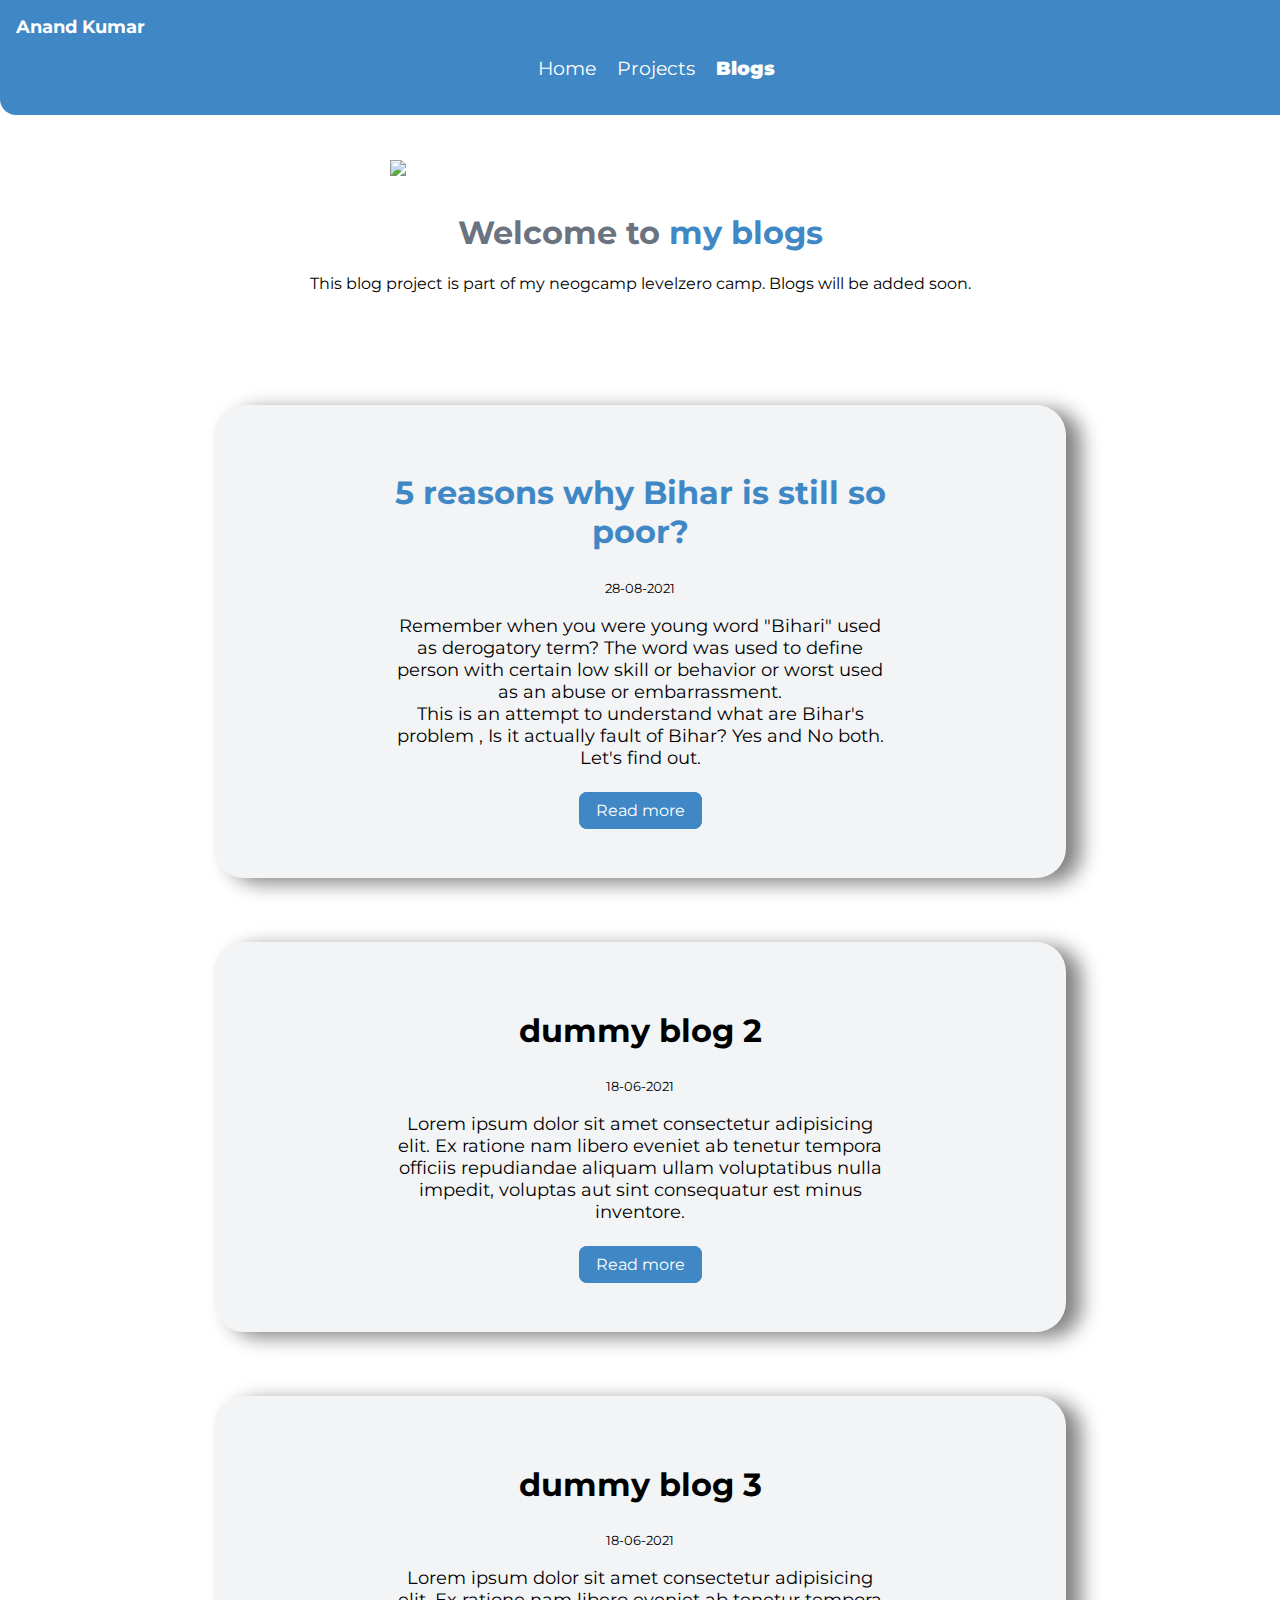
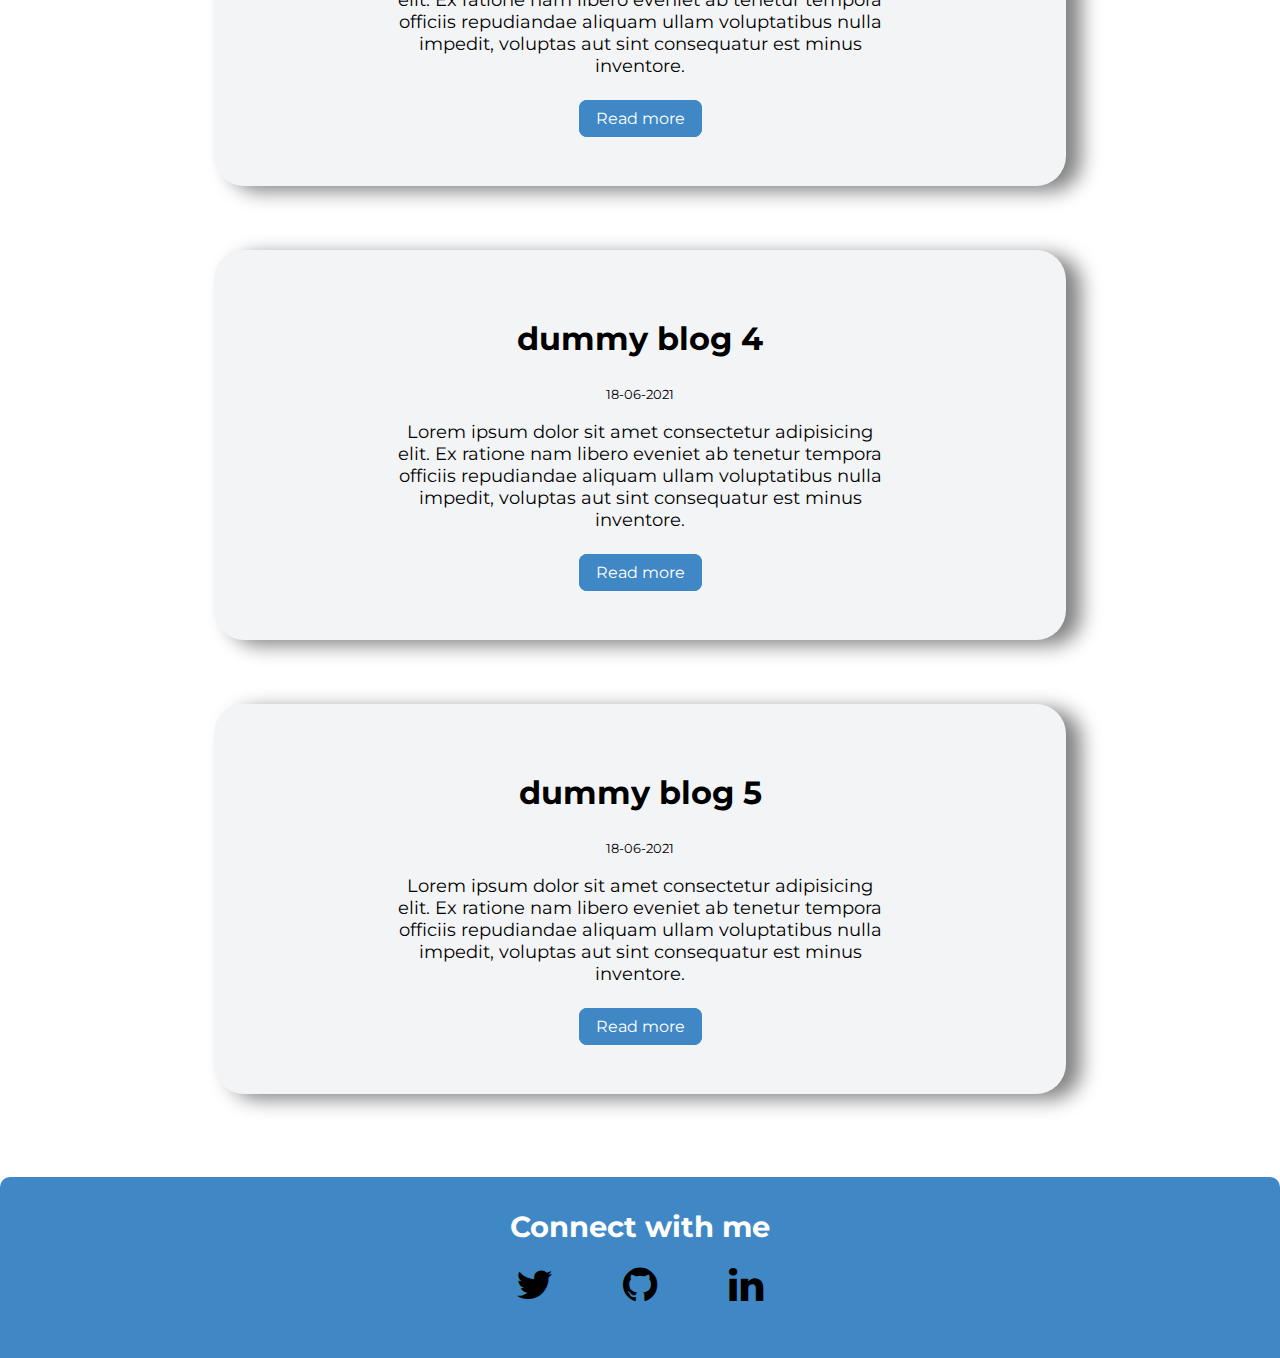
==== blogs.html @ fac4f40f "blog box css" ====
<!DOCTYPE html>
<html lang="en">
<head>
    <meta charset="UTF-8">
    <meta http-equiv="X-UA-Compatible" content="IE=edge">
    <meta name="viewport" content="width=device-width, initial-scale=1.0">
    <link href="/styles.css" rel="stylesheet" />

    <link rel="stylesheet" href="https://cdnjs.cloudflare.com/ajax/libs/font-awesome/4.7.0/css/font-awesome.min.css">
    <title>Blogs</title>
</head>
<body>
    <nav class="navigation container">

        <div class=" nav-brand">
            <a class="link" href="/">Anand Kumar</a></div>
        <ul class="list-non-bullet nav-pills">
            <li class="list-item-inline">
                <a class="link " href="/">Home</a>
            </li>

            <li class="list-item-inline">
                <a class="link" href="/projects.html"> Projects </a>
            </li>

            <li class="list-item-inline">
                <a class="link link-active" href="/blogs.html"> <b>Blogs</b></a>
            </li>
        </ul>
 

    </nav> 
    
<header class="hero">

<img class="responsive" src="/images/blog.svg" />
    <h1 class="hero-heading"> Welcome to<span class="heading-inverted"> my blogs </span></h1>

    <p style="text-align: center;">This blog project is part of my neogcamp levelzero camp. Blogs will be added soon. </1>

    

    </header>
</hr>



<div class="blog-div">
    <div class="blog-div-center">
        <h2>
           <a  href="https://anandk.hashnode.dev/5-reasons-why-bihar-is-still-so-poor" target="_blank" >5 reasons why Bihar is still so poor?</a>
        </h2>
        <small>28-08-2021</small>
        <p>Remember when you were young word "Bihari" used as derogatory term? The word was used to define person with certain low skill or behavior or worst used as an abuse or embarrassment. <br>This is an attempt to understand what are Bihar's problem  , Is it actually fault of Bihar? Yes and No both. Let's find out.</p>
        <a class="link link-primary"  href="https://anandk.hashnode.dev/5-reasons-why-bihar-is-still-so-poor" target="_blank">Read more</a>
   
        
    </div>

</div>

<div class="blog-div">
    <div class="blog-div-center">
        <h2>dummy blog 2</h2>
        <small>18-06-2021</small>
        <p>Lorem ipsum dolor sit amet consectetur adipisicing elit. Ex ratione nam libero eveniet ab tenetur tempora officiis repudiandae aliquam ullam voluptatibus nulla impedit, voluptas aut sint consequatur est minus inventore.</p>
        <a class="link link-primary"  href="/">Read more</a>
        
    </div>

</div>

<div class="blog-div">
    <div class="blog-div-center">
        <h2>dummy blog 3</h2>
        <small>18-06-2021</small>
        <p>Lorem ipsum dolor sit amet consectetur adipisicing elit. Ex ratione nam libero eveniet ab tenetur tempora officiis repudiandae aliquam ullam voluptatibus nulla impedit, voluptas aut sint consequatur est minus inventore.</p>
        <a class="link link-primary"  href="/">Read more</a>
        
    </div>

</div>

<div class="blog-div">
    <div class="blog-div-center">
        <h2>dummy blog 4</h2>
        <small>18-06-2021</small>
        <p>Lorem ipsum dolor sit amet consectetur adipisicing elit. Ex ratione nam libero eveniet ab tenetur tempora officiis repudiandae aliquam ullam voluptatibus nulla impedit, voluptas aut sint consequatur est minus inventore.</p>
        <a class="link link-primary"  href="/">Read more</a>
        
    </div>

</div>

<div class="blog-div">
    <div class="blog-div-center">
        <h2>dummy blog 5</h2>
        <small>18-06-2021</small>
        <p>Lorem ipsum dolor sit amet consectetur adipisicing elit. Ex ratione nam libero eveniet ab tenetur tempora officiis repudiandae aliquam ullam voluptatibus nulla impedit, voluptas aut sint consequatur est minus inventore.</p>
        <a class="link link-primary"  href="/">Read more</a>
        
    </div>

</div>


<br>

<footer class="footer">
    <div class="footer-header">Connect with me</div>

    <a href="https://twitter.com/5_Anand" class="fa fa-twitter"></a>


    <a href="https://github.com/anandkumarcoder" class="fa fa-github"></a>


    <a href="https://www.linkedin.com/in/anand-kumar-041157ab/" class="fa fa-linkedin"></a>
    
</footer>

</body>
</html>
---- styles.css ----
@import url('https://fonts.googleapis.com/css2?family=Montserrat:wght@400;700&display=swap');

:root {
    --primary-color: #3F88C5;
    --dark-grey: #6B7280;
    --off-white: #F3F4F6;
    --footer-blue: #5C78DC;
    --light-grey: #f2f2f2;

}

body {
    font-family: 'Montserrat', sans-serif;
    /* font-family: 'Montserrat', sans-serif; */
    margin: 0px;
}

/* for font google font */

hr {
    margin: 2rem 0 rem;
}

br {
    margin: 2rem 0 rem;
}

/* Container */
.container {
    padding: 0 rem 1 rem;
}

.container-center {
    max-width: 600px;
    margin: auto;

}

/* links */
.link {
    text-decoration: none;
    padding: 0.5rem 1 rem;
    margin-top: 1rem;
    margin-bottom: 1rem;
    box-sizing: border-box;

}

.link-primary {
    background-color: var(--primary-color);
    border-radius: 0.5rem;
    color: white;
    border: 1px solid var(--primary-color);
    margin-top: 4rem;
    /* display: block; */
    max-width: 140px;
    padding: 0.5rem 1rem;



}

.link-secondary {
    /* background-color: var(--primary-color); */
    border-radius: 0.5rem;
    color: var(--primary-color);
    border: 1px solid var(--primary-color);
    /* display: block; */
    max-width: 140px;
    margin: 8rem 1rem 1rem 0rem;
    border-radius: 0.5rem;
    padding: 0.5rem 1rem;

}

.list-non-bullets {
    list-style: none;
}


.list-item-inline {
    display: inline;
    padding: 0rem 0.5rem;
}

/* Navigation */



.navigation {
    background-color: var(--primary-color);
    color: white;
    padding: 1rem;
    border-bottom-left-radius: 1rem;
  
    
}

.navigation .nav-pills {
    text-align: center;
}

.navigation .link {
    color: white;
}

.navigation .nav-brand {
    font-weight: bold;
    font-size: 1.1rem;
}

.navigation .link-active {
    font-weight: bold;
}

/* hero */

nav{
    position: fixed;
    font-size: 1.2rem;
    width: 100%;
    top: 0;
    left: 0;
   
  
}

header{
    margin-top: 8rem;

}


.hero {
    padding: 2rem;
    
    
}



.responsive {
    max-width: 500px;
    width: 100%;
    height: auto;
    display: block;
    margin: auto;

}



.hero .hero-heading {
    padding-top: 1rem;
    color: var(--dark-grey);
    text-align: center;

}

.hero .hero-heading .heading-inverted {
    color: var(--primary-color);
}

/* section */

.section {
    padding: 2rem;
    text-align: center;
}

.section h1 {
    text-align: center;
}

.ow {
    background-color: var(--off-white);
}

/* footer */

.footer {
    background-color: var(--primary-color);
    padding: 2rem 1rem;
    text-align: center;
    color: white;
    border-top-left-radius: 10px;
    border-top-right-radius: 10px;
    
}



.footer .footer-header {
    font-weight: bold;
    font-size: 1.8rem;

}

.footer ul {
    padding-inline-start: 0px;
}



.footer .fa{
    padding:1rem;
    font-size:40px;
    width : 50px;
    text-decoration: none;
    margin: 5px 10px;
    color: black;

}



/* blogs box */



.project-item{
    margin: 30px;
    border-radius: 2rem;
    max-width: 350px;
}

/* flex container */
.flex-container{
    display: flex;
    
    flex-direction: row;
     margin: auto;
    width:auto ;
    padding: 0.5rem 0.5rem;
    
    justify-content: space-evenly;
    
    /* box-sizing: border-box; */
    
}

.flex-container>div{
    background-color: grey;
    color: white;
    margin:2rem;
    padding: 1rem;
    width: 100%;
  
    font-size: medium;
    flex-wrap: wrap;

}

@media (max-width: 800px) {
    .flex-container{
        flex-direction: column;
        align-items: center;
    }
}

/* blog listing */


.blog-div{
    background-color: var(--off-white);
    max-width: 65%;
    margin: 4rem auto;
    border: 10px solid transparent;
    border-radius: 30px;
    box-shadow: 15px 5px 20px grey;
}

.blog-div-center{
    display: block;
    padding-bottom: 2rem;
    padding-top: 1rem;
    margin: auto;
    width: 60%;
    margin-bottom: 1rem;
    margin-top: 1rem;
    text-align: center;
    
    
    
}
.blog-div-center  h2{
    
   font-size: 2em;
    
}

.blog-div-center h2 a{
    text-decoration: none;
    color: var(--primary-color);
    
}

.blog-div-center  p{
    margin-bottom: 2rem;
    font-size: 18px;
    
}

/* project page */ */
 ul.list-non-bullets{
    margin: 10rem;
    padding: 1rem;

}


.list-non-bullets-projects{
    list-style: none;
    text-align: center;
    padding: 1.5rem;
    margin: 3rem auto;
    display: block;
    border: 10px solid transparent;
    border-radius: 30px;
    max-width: 500px;
    box-shadow: 15px 5px 20px grey;
    
   
    
    

}

ul{
    padding-inline-start: 0px;
}

.lg{
    background-color: var(--light-grey);
}

 /* ul .link {
    margin-top: 10rem;
} */

.appDiscription{
    margin-bottom: 1.5rem;
}
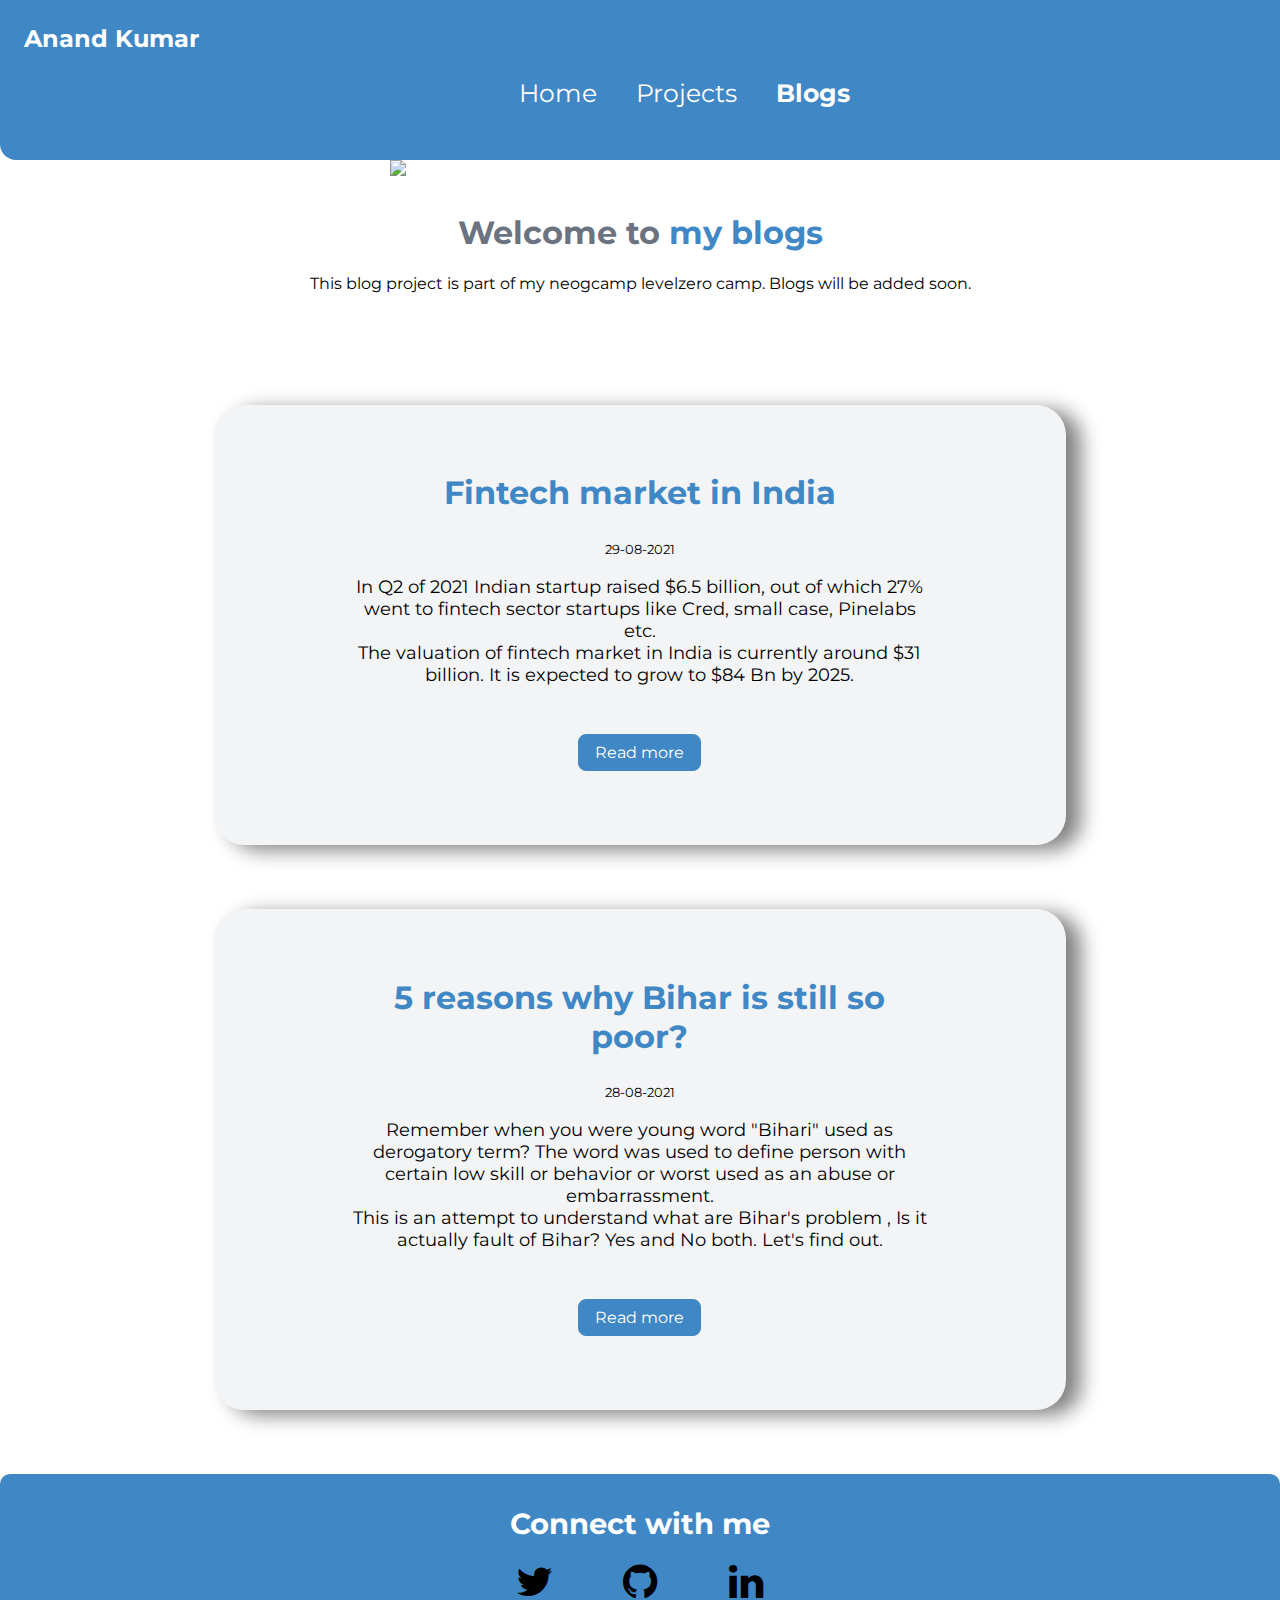
==== commit b4d99c2a: "hover done" ====
--- a/blogs.html
+++ b/blogs.html
@@ -1,5 +1,6 @@
 <!DOCTYPE html>
 <html lang="en">
+
 <head>
     <meta charset="UTF-8">
     <meta http-equiv="X-UA-Compatible" content="IE=edge">
@@ -9,115 +10,96 @@
     <link rel="stylesheet" href="https://cdnjs.cloudflare.com/ajax/libs/font-awesome/4.7.0/css/font-awesome.min.css">
     <title>Blogs</title>
 </head>
+
 <body>
     <nav class="navigation container">
 
         <div class=" nav-brand">
-            <a class="link" href="/">Anand Kumar</a></div>
+            Anand Kumar</div>
         <ul class="list-non-bullet nav-pills">
             <li class="list-item-inline">
-                <a class="link " href="/">Home</a>
+                <a class="link-nav " href="/">Home</a>
             </li>
 
             <li class="list-item-inline">
-                <a class="link" href="/projects.html"> Projects </a>
+                <a class="link-nav" href="/projects.html"> Projects </a>
             </li>
 
             <li class="list-item-inline">
-                <a class="link link-active" href="/blogs.html"> <b>Blogs</b></a>
+                <a class="link-nav link-active" href="/blogs.html"> Blogs</a>
             </li>
         </ul>
- 
 
-    </nav> 
-    
-<header class="hero">
 
-<img class="responsive" src="/images/blog.svg" />
-    <h1 class="hero-heading"> Welcome to<span class="heading-inverted"> my blogs </span></h1>
+    </nav>
 
-    <p style="text-align: center;">This blog project is part of my neogcamp levelzero camp. Blogs will be added soon. </1>
+    <header class="hero">
 
-    
+        <img class="responsive" src="/images/blog.svg" />
+        <h1 class="hero-heading"> Welcome to<span class="heading-inverted"> my blogs </span></h1>
 
-    </header>
-</hr>
+        <p style="text-align: center;">This blog project is part of my neogcamp levelzero camp. Blogs will be added
+            soon. </1>
 
 
 
-<div class="blog-div">
-    <div class="blog-div-center">
-        <h2>
-           <a  href="https://anandk.hashnode.dev/5-reasons-why-bihar-is-still-so-poor" target="_blank" >5 reasons why Bihar is still so poor?</a>
-        </h2>
-        <small>28-08-2021</small>
-        <p>Remember when you were young word "Bihari" used as derogatory term? The word was used to define person with certain low skill or behavior or worst used as an abuse or embarrassment. <br>This is an attempt to understand what are Bihar's problem  , Is it actually fault of Bihar? Yes and No both. Let's find out.</p>
-        <a class="link link-primary"  href="https://anandk.hashnode.dev/5-reasons-why-bihar-is-still-so-poor" target="_blank">Read more</a>
-   
-        
+    </header>
+    </hr>
+
+
+    <div class="blog-div">
+        <div class="blog-div-center">
+            <h2>
+                <a href="https://anandk.hashnode.dev/fintech-market-in-india" target="_blank">Fintech market in
+                    India</a>
+            </h2>
+            <small>29-08-2021</small>
+            <p>In Q2 of 2021 Indian startup raised $6.5 billion, out of which 27% went to fintech sector startups like
+                Cred, small case, Pinelabs etc.<br>
+
+                The valuation of fintech market in India is currently around $31 billion. It is expected to grow to $84
+                Bn by 2025.</p>
+            <a class="link link-primary" href="https://anandk.hashnode.dev/fintech-market-in-india">Read more</a>
+
+        </div>
+
     </div>
 
-</div>
+    <div class="blog-div">
+        <div class="blog-div-center">
+            <h2>
+                <a href="https://anandk.hashnode.dev/5-reasons-why-bihar-is-still-so-poor" target="_blank">5 reasons why
+                    Bihar is still so poor?</a>
+            </h2>
+            <small>28-08-2021</small>
+            <p>Remember when you were young word "Bihari" used as derogatory term? The word was used to define person
+                with certain low skill or behavior or worst used as an abuse or embarrassment. <br>This is an attempt to
+                understand what are Bihar's problem , Is it actually fault of Bihar? Yes and No both. Let's find out.
+            </p>
+            <a class="link link-primary" href="https://anandk.hashnode.dev/5-reasons-why-bihar-is-still-so-poor"
+                target="_blank">Read more</a>
 
-<div class="blog-div">
-    <div class="blog-div-center">
-        <h2>dummy blog 2</h2>
-        <small>18-06-2021</small>
-        <p>Lorem ipsum dolor sit amet consectetur adipisicing elit. Ex ratione nam libero eveniet ab tenetur tempora officiis repudiandae aliquam ullam voluptatibus nulla impedit, voluptas aut sint consequatur est minus inventore.</p>
-        <a class="link link-primary"  href="/">Read more</a>
-        
+
+        </div>
+
     </div>
 
-</div>
-
-<div class="blog-div">
-    <div class="blog-div-center">
-        <h2>dummy blog 3</h2>
-        <small>18-06-2021</small>
-        <p>Lorem ipsum dolor sit amet consectetur adipisicing elit. Ex ratione nam libero eveniet ab tenetur tempora officiis repudiandae aliquam ullam voluptatibus nulla impedit, voluptas aut sint consequatur est minus inventore.</p>
-        <a class="link link-primary"  href="/">Read more</a>
-        
-    </div>
-
-</div>
-
-<div class="blog-div">
-    <div class="blog-div-center">
-        <h2>dummy blog 4</h2>
-        <small>18-06-2021</small>
-        <p>Lorem ipsum dolor sit amet consectetur adipisicing elit. Ex ratione nam libero eveniet ab tenetur tempora officiis repudiandae aliquam ullam voluptatibus nulla impedit, voluptas aut sint consequatur est minus inventore.</p>
-        <a class="link link-primary"  href="/">Read more</a>
-        
-    </div>
-
-</div>
-
-<div class="blog-div">
-    <div class="blog-div-center">
-        <h2>dummy blog 5</h2>
-        <small>18-06-2021</small>
-        <p>Lorem ipsum dolor sit amet consectetur adipisicing elit. Ex ratione nam libero eveniet ab tenetur tempora officiis repudiandae aliquam ullam voluptatibus nulla impedit, voluptas aut sint consequatur est minus inventore.</p>
-        <a class="link link-primary"  href="/">Read more</a>
-        
-    </div>
-
-</div>
 
 
-<br>
 
-<footer class="footer">
-    <div class="footer-header">Connect with me</div>
+    <footer class="footer">
+        <div class="footer-header">Connect with me</div>
 
-    <a href="https://twitter.com/5_Anand" class="fa fa-twitter"></a>
+        <a href="https://twitter.com/5_Anand" class="fa fa-twitter"></a>
 
 
-    <a href="https://github.com/anandkumarcoder" class="fa fa-github"></a>
+        <a href="https://github.com/anandkumarcoder" class="fa fa-github"></a>
 
 
-    <a href="https://www.linkedin.com/in/anand-kumar-041157ab/" class="fa fa-linkedin"></a>
-    
-</footer>
+        <a href="https://www.linkedin.com/in/anand-kumar-041157ab/" class="fa fa-linkedin"></a>
+
+    </footer>
 
 </body>
+
 </html>--- a/styles.css
+++ b/styles.css
@@ -42,7 +42,9 @@
     padding: 0.5rem 1 rem;
     margin-top: 1rem;
     margin-bottom: 1rem;
-    box-sizing: border-box;
+    box-sizing: border-box; 
+    list-style: none;
+  
 
 }
 
@@ -51,10 +53,11 @@
     border-radius: 0.5rem;
     color: white;
     border: 1px solid var(--primary-color);
-    margin-top: 4rem;
-    /* display: block; */
+    margin: 1rem auto;
+    display: inline-block;
     max-width: 140px;
     padding: 0.5rem 1rem;
+    text-decoration: none;
 
 
 
@@ -67,7 +70,7 @@
     border: 1px solid var(--primary-color);
     /* display: block; */
     max-width: 140px;
-    margin: 8rem 1rem 1rem 0rem;
+    margin: 1rem auto;
     border-radius: 0.5rem;
     padding: 0.5rem 1rem;
 
@@ -81,6 +84,7 @@
 .list-item-inline {
     display: inline;
     padding: 0rem 0.5rem;
+    text-decoration: none;
 }
 
 /* Navigation */
@@ -90,30 +94,15 @@
 .navigation {
     background-color: var(--primary-color);
     color: white;
-    padding: 1rem;
+    padding: 1.5rem;
+    text-decoration: none;
+    font-size: 25px;
+    
+    
     border-bottom-left-radius: 1rem;
   
     
 }
-
-.navigation .nav-pills {
-    text-align: center;
-}
-
-.navigation .link {
-    color: white;
-}
-
-.navigation .nav-brand {
-    font-weight: bold;
-    font-size: 1.1rem;
-}
-
-.navigation .link-active {
-    font-weight: bold;
-}
-
-/* hero */
 
 nav{
     position: fixed;
@@ -121,9 +110,91 @@
     width: 100%;
     top: 0;
     left: 0;
+    display: inline;
    
   
 }
+
+
+
+
+.navigation .nav-pills {
+    text-align: center;
+    list-style: none;
+    color: white;
+    
+}
+
+ .navigation .link-nav {
+    color: white;
+    display: inline-block;
+    list-style: none;
+    padding: 0rem 0.5rem;
+    text-decoration: none;
+}
+
+.navigation .nav-brand {
+   
+    font-size: 1.5rem;
+    font-weight: bold;
+}
+
+.navigation .link-active {
+    font-weight: bold;
+}  
+/* new code starts */
+
+ /* .nav-brand .list-non-bullets{
+    display: inline-block;
+    margin: auto;
+    text-align: center;
+    list-style: none;
+    text-decoration: none;
+   
+    
+}
+
+.nav-brand .nav-list-itme-inline {
+    display: inline;
+    padding: 1.1rem;
+    list-style: none;
+    margin: auto;
+    text-align: center;
+    text-decoration: none;
+} */
+
+/* .nav-brand ul li a{
+    text-decoration: none;
+    color: white;
+    text-align: center;
+    margin: auto;
+    list-style: none;
+}  */
+
+/* Hover  */
+.navigation a::after{
+    content: '';
+    width: 0px;
+    height: 3px;
+    background:white;
+    display: block;
+    transition: 0.3s;
+    
+    margin: auto;
+    
+}
+
+.navigation a:hover::after{
+    width: 100%;
+    
+}
+
+
+
+    
+
+/* hero */
+
 
 header{
     margin-top: 8rem;
@@ -275,7 +346,7 @@
     padding-bottom: 2rem;
     padding-top: 1rem;
     margin: auto;
-    width: 60%;
+    width: 70%;
     margin-bottom: 1rem;
     margin-top: 1rem;
     text-align: center;
@@ -301,12 +372,12 @@
     
 }
 
-/* project page */ */
- ul.list-non-bullets{
+/* project page */ 
+ /* ul.list-non-bullets{
     margin: 10rem;
     padding: 1rem;
 
-}
+}  */
 
 
 .list-non-bullets-projects{
@@ -326,9 +397,9 @@
 
 }
 
-ul{
+/* ul{
     padding-inline-start: 0px;
-}
+} */
 
 .lg{
     background-color: var(--light-grey);
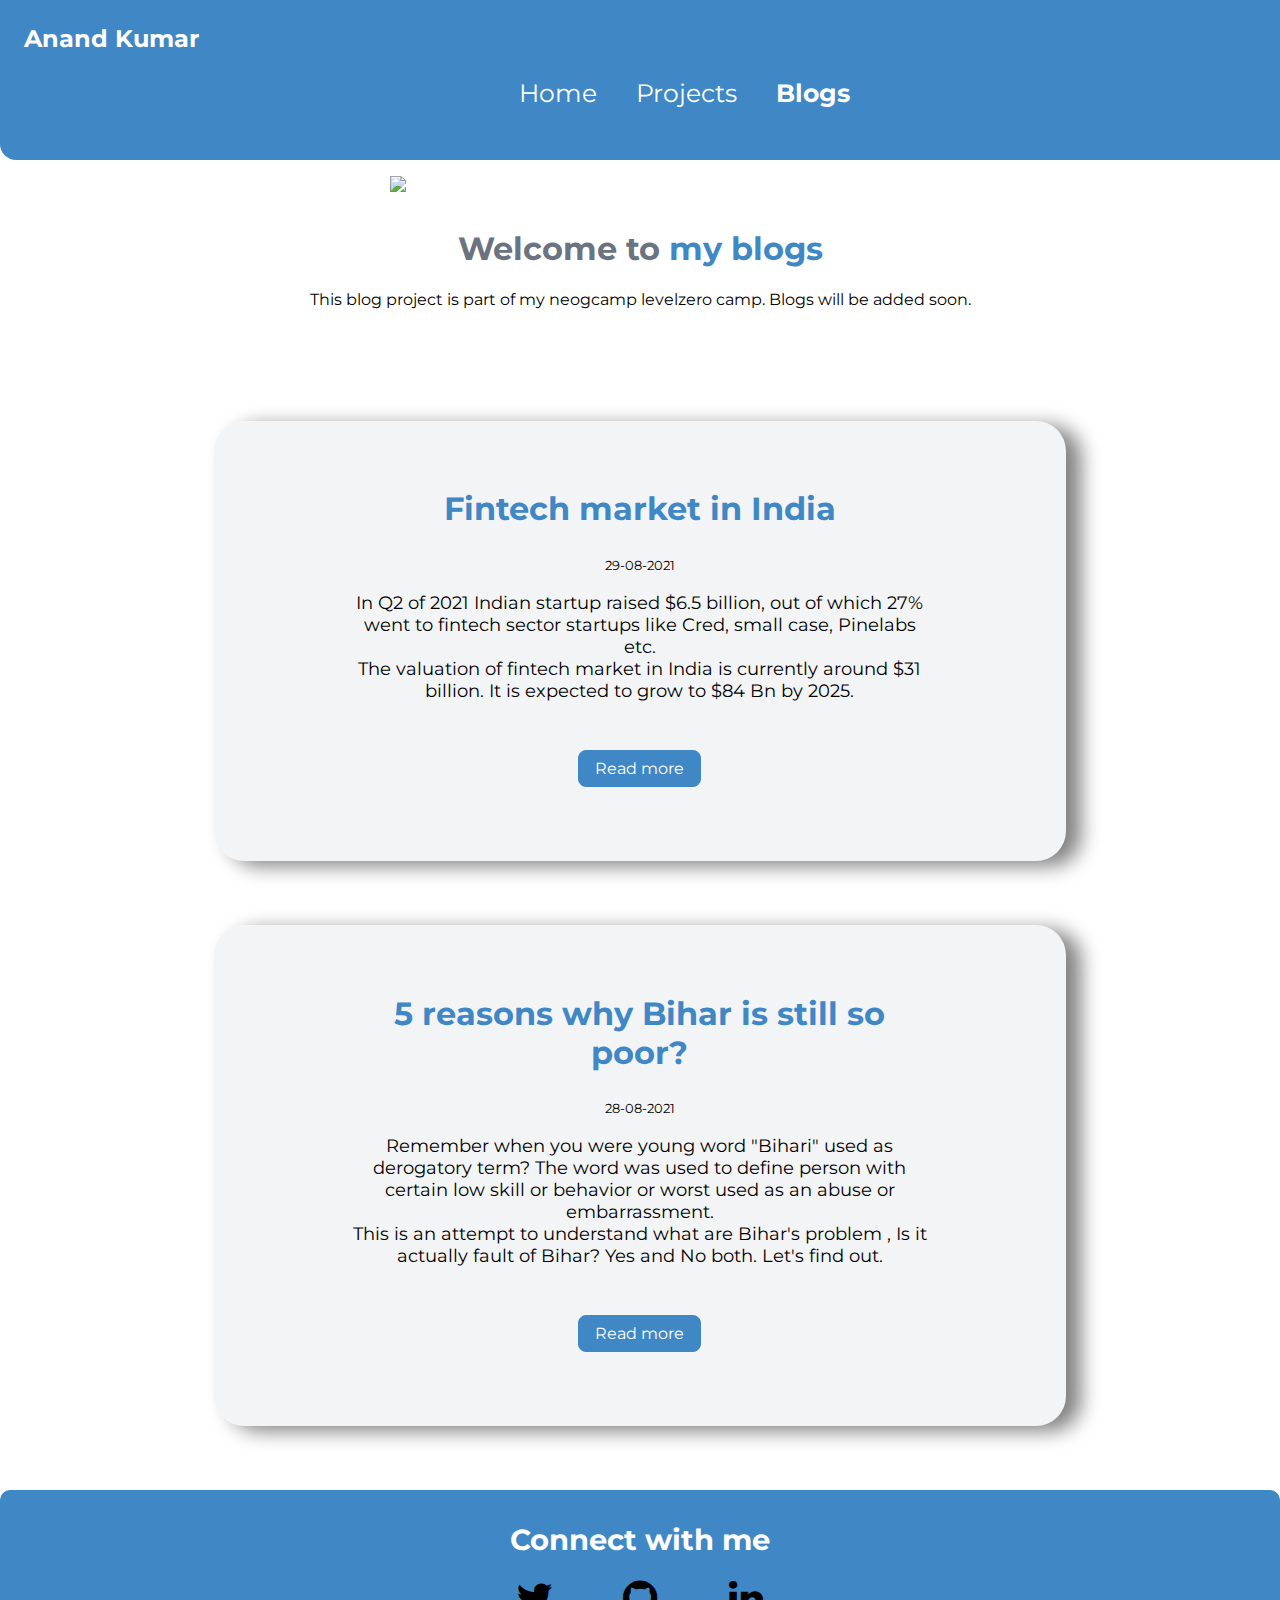
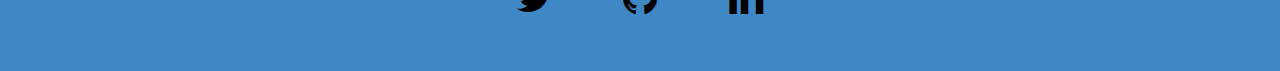
==== commit ce97548b: "added al the projects" ====
--- a/blogs.html
+++ b/blogs.html
@@ -68,8 +68,9 @@
     <div class="blog-div">
         <div class="blog-div-center">
             <h2>
-                <a href="https://anandk.hashnode.dev/5-reasons-why-bihar-is-still-so-poor" target="_blank">5 reasons why
-                    Bihar is still so poor?</a>
+                <a href="https://anandk.hashnode.dev/5-reasons-why-bihar-is-still-so-poor" target="_blank">
+                    5 reasons why Bihar is still so poor?
+                    </a>
             </h2>
             <small>28-08-2021</small>
             <p>Remember when you were young word "Bihari" used as derogatory term? The word was used to define person
--- a/styles.css
+++ b/styles.css
@@ -39,7 +39,7 @@
 /* links */
 .link {
     text-decoration: none;
-    padding: 0.5rem 1 rem;
+    padding: 0.5rem 1rem;
     margin-top: 1rem;
     margin-bottom: 1rem;
     box-sizing: border-box; 
@@ -105,7 +105,7 @@
 }
 
 nav{
-    position: fixed;
+    position: absolute;
     font-size: 1.2rem;
     width: 100%;
     top: 0;
@@ -215,7 +215,8 @@
     width: 100%;
     height: auto;
     display: block;
-    margin: auto;
+    margin: 1rem auto;
+
 
 }
 
@@ -300,8 +301,9 @@
     display: flex;
     
     flex-direction: row;
-     margin: auto;
-    width:auto ;
+    margin: auto;
+    width:800px ;
+    height:300px ;
     padding: 0.5rem 0.5rem;
     
     justify-content: space-evenly;
@@ -315,11 +317,15 @@
     color: white;
     margin:2rem;
     padding: 1rem;
-    width: 100%;
-  
-    font-size: medium;
+    align-items: center;  
     flex-wrap: wrap;
-
+    text-align: center;
+
+}
+.flex-heading{
+    color: white;
+    font-size: 25px;
+    text-align: center;
 }
 
 @media (max-width: 800px) {
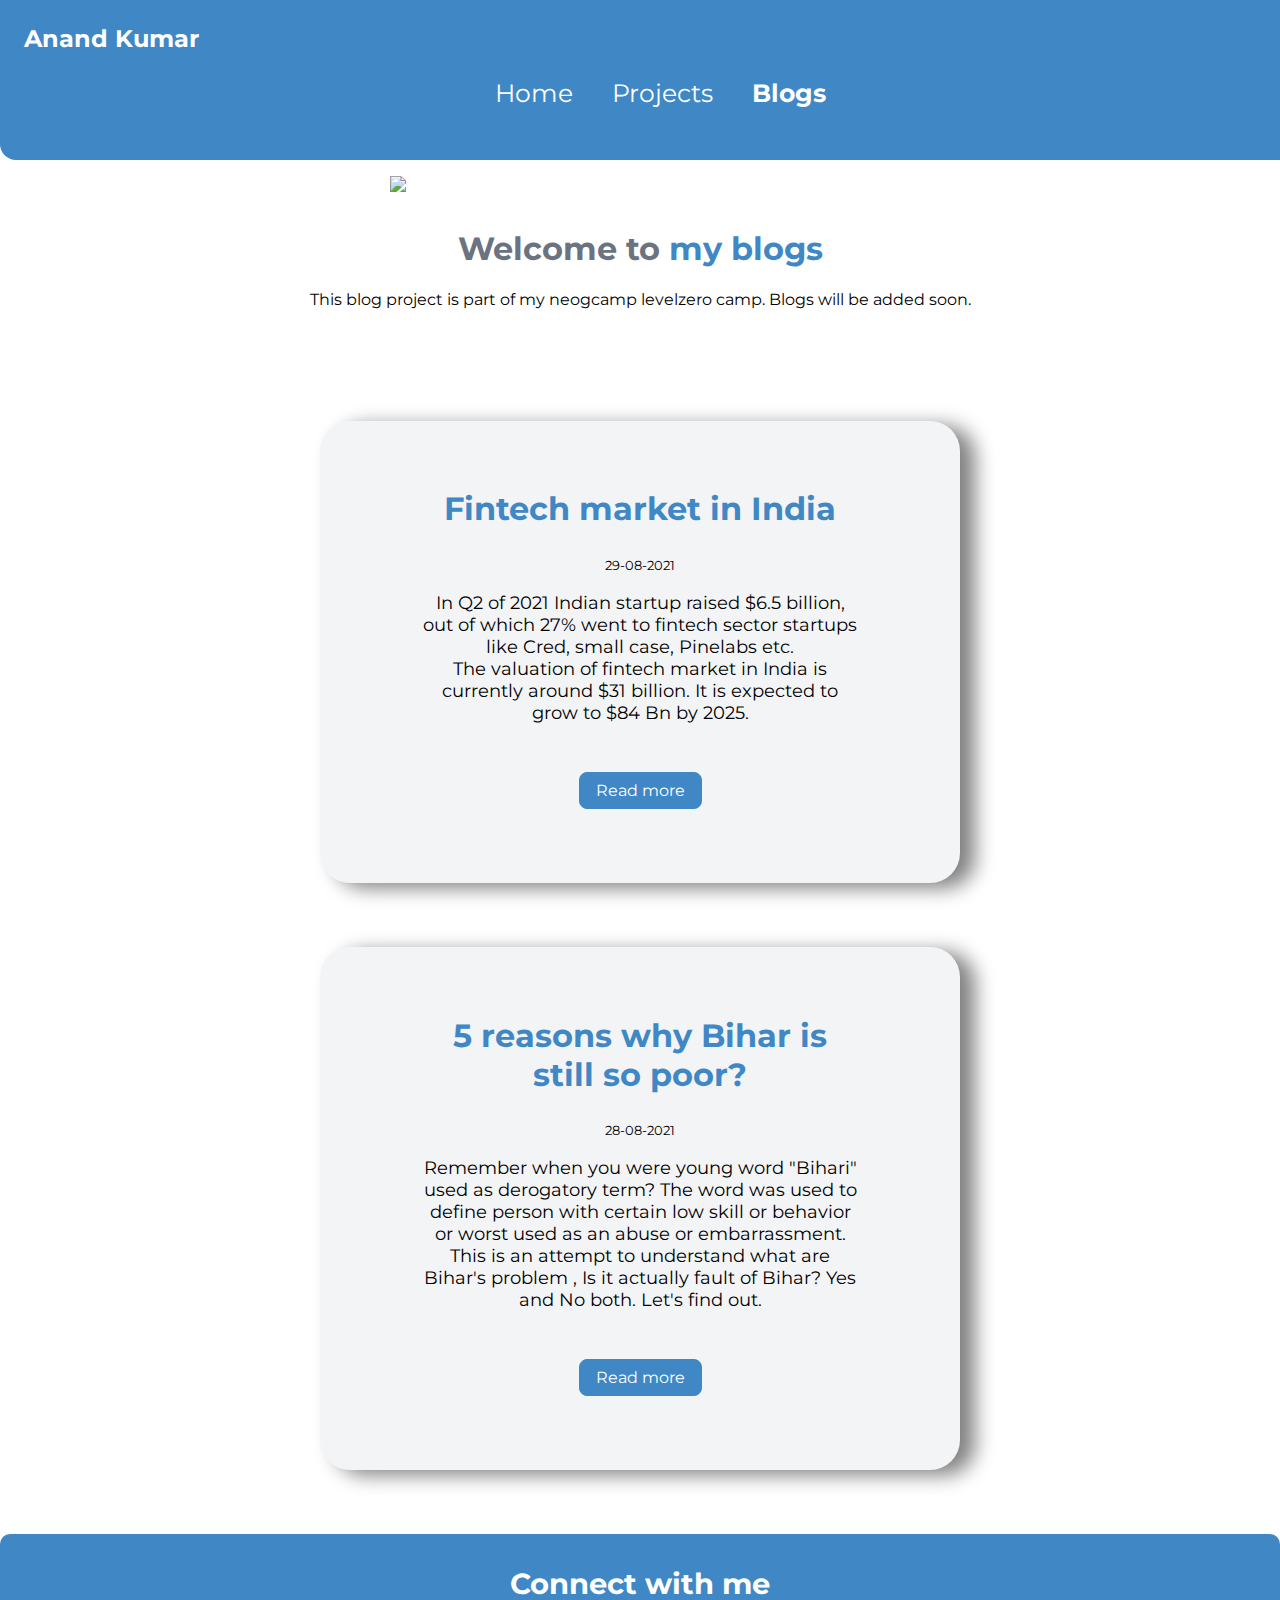
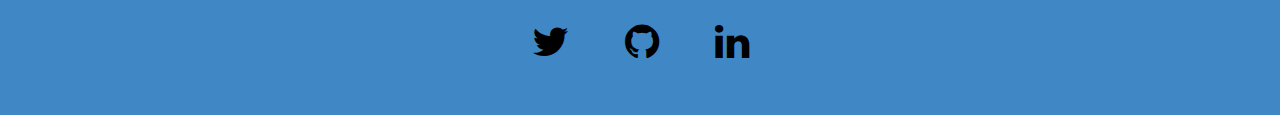
==== commit 40036ca8: "nav and footer fixed" ====
--- a/blogs.html
+++ b/blogs.html
@@ -59,7 +59,7 @@
 
                 The valuation of fintech market in India is currently around $31 billion. It is expected to grow to $84
                 Bn by 2025.</p>
-            <a class="link link-primary" href="https://anandk.hashnode.dev/fintech-market-in-india">Read more</a>
+            <a class="link link-primary" href="https://anandk.hashnode.dev/fintech-market-in-india" target="_blank">Read more</a>
 
         </div>
 
--- a/styles.css
+++ b/styles.css
@@ -9,10 +9,19 @@
 
 }
 
+*{
+    
+    
+    box-sizing: border-box;
+}
+
 body {
     font-family: 'Montserrat', sans-serif;
-    /* font-family: 'Montserrat', sans-serif; */
-    margin: 0px;
+ 
+    margin: 0;
+    padding: 0;
+    width: 100%;
+    
 }
 
 /* for font google font */
@@ -24,6 +33,11 @@
 br {
     margin: 2rem 0 rem;
 }
+
+section{
+width: 100%;
+}
+
 
 /* Container */
 .container {
@@ -110,7 +124,7 @@
     width: 100%;
     top: 0;
     left: 0;
-    display: inline;
+    display: block;
    
   
 }
@@ -142,34 +156,6 @@
 .navigation .link-active {
     font-weight: bold;
 }  
-/* new code starts */
-
- /* .nav-brand .list-non-bullets{
-    display: inline-block;
-    margin: auto;
-    text-align: center;
-    list-style: none;
-    text-decoration: none;
-   
-    
-}
-
-.nav-brand .nav-list-itme-inline {
-    display: inline;
-    padding: 1.1rem;
-    list-style: none;
-    margin: auto;
-    text-align: center;
-    text-decoration: none;
-} */
-
-/* .nav-brand ul li a{
-    text-decoration: none;
-    color: white;
-    text-align: center;
-    margin: auto;
-    list-style: none;
-}  */
 
 /* Hover  */
 .navigation a::after{
@@ -250,6 +236,14 @@
 
 /* footer */
 
+/* footer{
+    width: 100%;
+    display: block;
+    right: 0;
+    left: 0;
+    position: absolute;
+} */
+
 .footer {
     background-color: var(--primary-color);
     padding: 2rem 1rem;
@@ -257,6 +251,11 @@
     color: white;
     border-top-left-radius: 10px;
     border-top-right-radius: 10px;
+    width: 100%;
+    
+    
+    
+
     
 }
 
@@ -265,11 +264,13 @@
 .footer .footer-header {
     font-weight: bold;
     font-size: 1.8rem;
+    
 
 }
 
 .footer ul {
     padding-inline-start: 0px;
+   
 }
 
 
@@ -277,7 +278,7 @@
 .footer .fa{
     padding:1rem;
     font-size:40px;
-    width : 50px;
+    display: inline-block;
     text-decoration: none;
     margin: 5px 10px;
     color: black;
@@ -296,51 +297,16 @@
     max-width: 350px;
 }
 
-/* flex container */
-.flex-container{
-    display: flex;
-    
-    flex-direction: row;
-    margin: auto;
-    width:800px ;
-    height:300px ;
-    padding: 0.5rem 0.5rem;
-    
-    justify-content: space-evenly;
-    
-    /* box-sizing: border-box; */
-    
-}
-
-.flex-container>div{
-    background-color: grey;
-    color: white;
-    margin:2rem;
-    padding: 1rem;
-    align-items: center;  
-    flex-wrap: wrap;
-    text-align: center;
-
-}
-.flex-heading{
-    color: white;
-    font-size: 25px;
-    text-align: center;
-}
-
-@media (max-width: 800px) {
-    .flex-container{
-        flex-direction: column;
-        align-items: center;
-    }
-}
+
+
+
 
 /* blog listing */
 
 
 .blog-div{
     background-color: var(--off-white);
-    max-width: 65%;
+    max-width: 50%;
     margin: 4rem auto;
     border: 10px solid transparent;
     border-radius: 30px;
@@ -403,9 +369,7 @@
 
 }
 
-/* ul{
-    padding-inline-start: 0px;
-} */
+
 
 .lg{
     background-color: var(--light-grey);
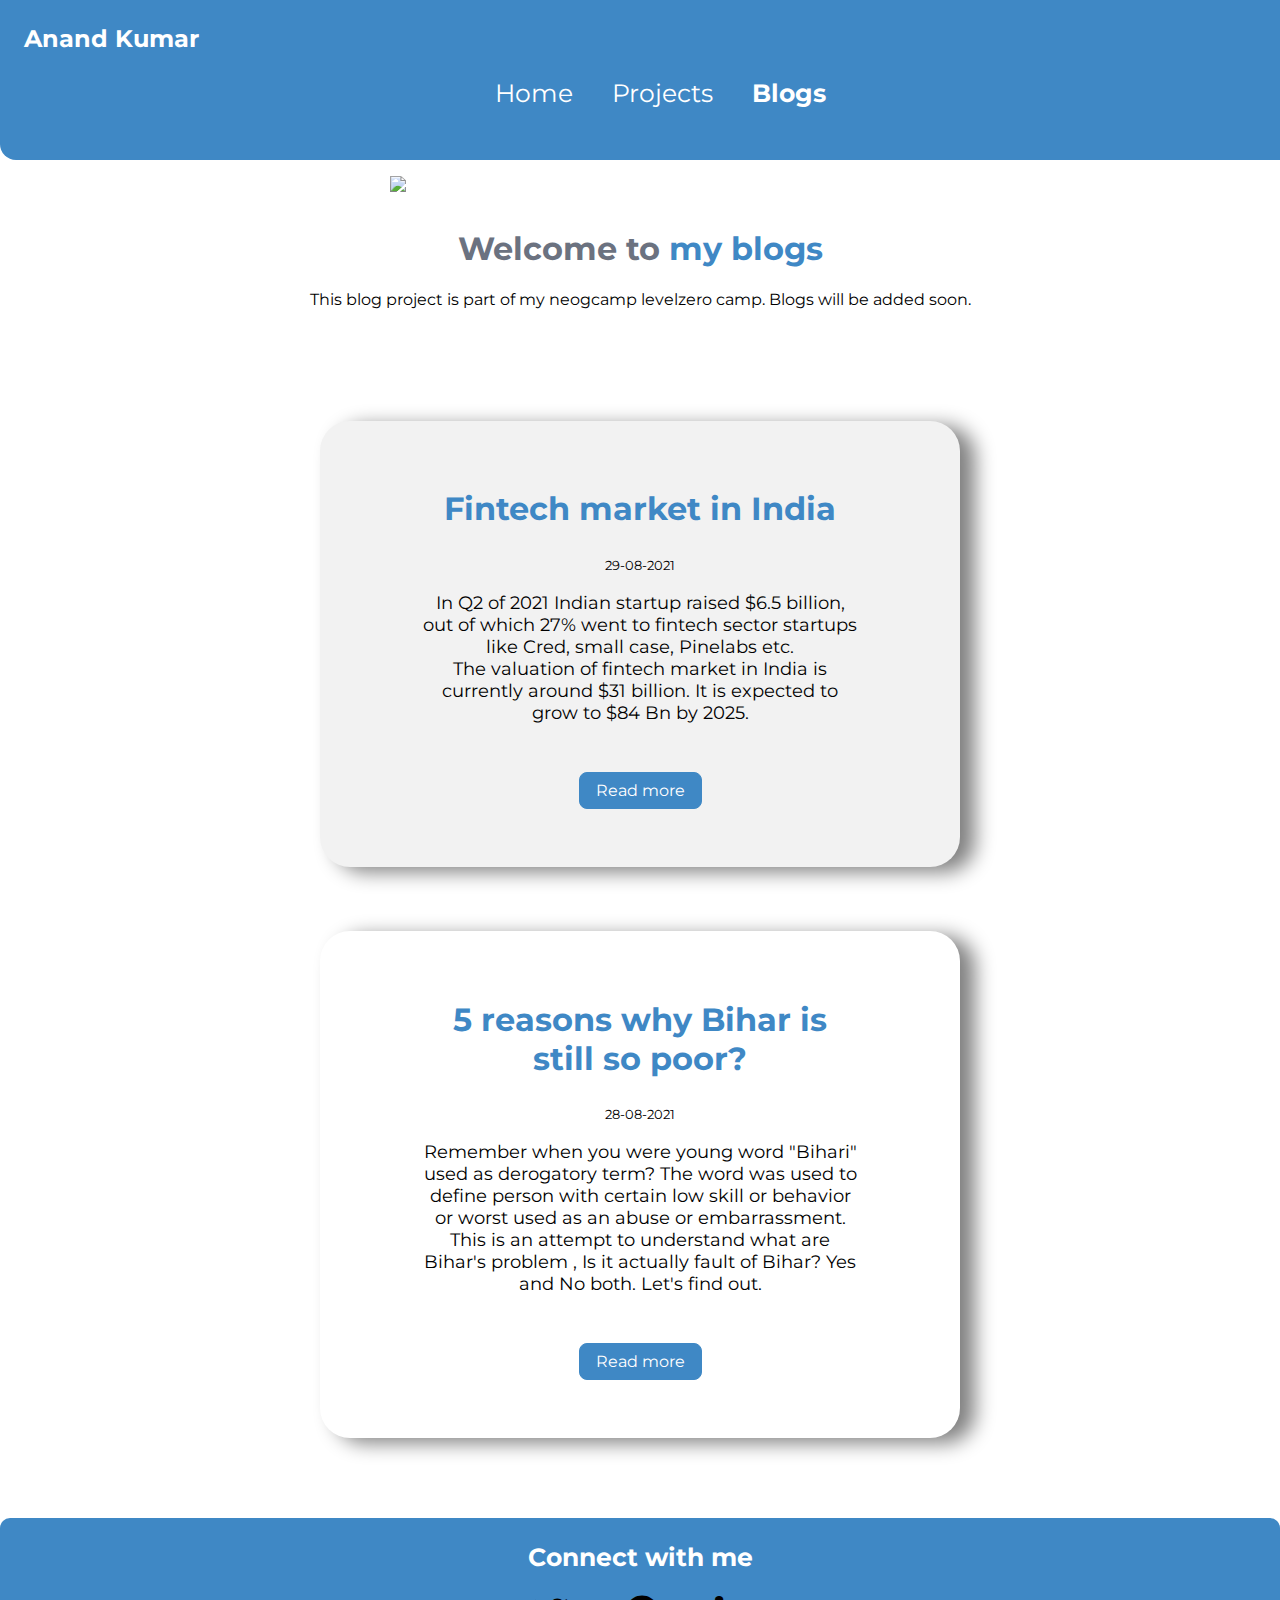
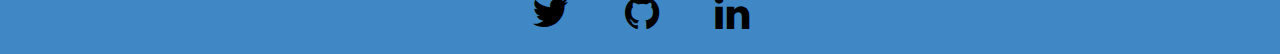
==== commit 47780ee8: "color updated for blox boxes" ====
--- a/blogs.html
+++ b/blogs.html
@@ -47,7 +47,7 @@
     </hr>
 
 
-    <div class="blog-div">
+    <div class="blog-div lg">
         <div class="blog-div-center">
             <h2>
                 <a href="https://anandk.hashnode.dev/fintech-market-in-india" target="_blank">Fintech market in
--- a/styles.css
+++ b/styles.css
@@ -236,17 +236,12 @@
 
 /* footer */
 
-/* footer{
-    width: 100%;
-    display: block;
-    right: 0;
-    left: 0;
-    position: absolute;
-} */
 
 .footer {
     background-color: var(--primary-color);
-    padding: 2rem 1rem;
+
+    padding-top: 1.5rem;
+    margin-top: 5rem;
     text-align: center;
     color: white;
     border-top-left-radius: 10px;
@@ -263,7 +258,7 @@
 
 .footer .footer-header {
     font-weight: bold;
-    font-size: 1.8rem;
+    font-size: 25px;
     
 
 }
@@ -305,7 +300,7 @@
 
 
 .blog-div{
-    background-color: var(--off-white);
+   
     max-width: 50%;
     margin: 4rem auto;
     border: 10px solid transparent;
@@ -314,12 +309,13 @@
 }
 
 .blog-div-center{
+    
     display: block;
     padding-bottom: 2rem;
     padding-top: 1rem;
     margin: auto;
     width: 70%;
-    margin-bottom: 1rem;
+    
     margin-top: 1rem;
     text-align: center;
     
@@ -345,11 +341,9 @@
 }
 
 /* project page */ 
- /* ul.list-non-bullets{
-    margin: 10rem;
-    padding: 1rem;
-
-}  */
+
+
+
 
 
 .list-non-bullets-projects{
@@ -363,11 +357,9 @@
     max-width: 500px;
     box-shadow: 15px 5px 20px grey;
     
-   
-    
-    
-
-}
+
+}
+
 
 
 
@@ -375,11 +367,51 @@
     background-color: var(--light-grey);
 }
 
- /* ul .link {
-    margin-top: 10rem;
-} */
+
 
 .appDiscription{
     margin-bottom: 1.5rem;
 }
 
+/* responsiveness */
+
+@media (max-width:470px){
+    .blog-div-center{
+       
+        width: 100%;
+        height: auto;
+       padding:10%;
+        
+    }
+
+    .blog-div{
+
+        max-width: 80%;
+       
+    }
+    
+    .blog-div-center  h2{
+    
+        font-size: 1.5em;
+         
+     }
+    
+    .navigation {
+        
+       padding-bottom: 0;
+        
+    }
+
+    header{
+        margin-top: 9rem;
+    }
+
+
+    .list-non-bullets-projects{
+        margin: 2rem 1rem;
+        
+
+        
+    }
+    
+}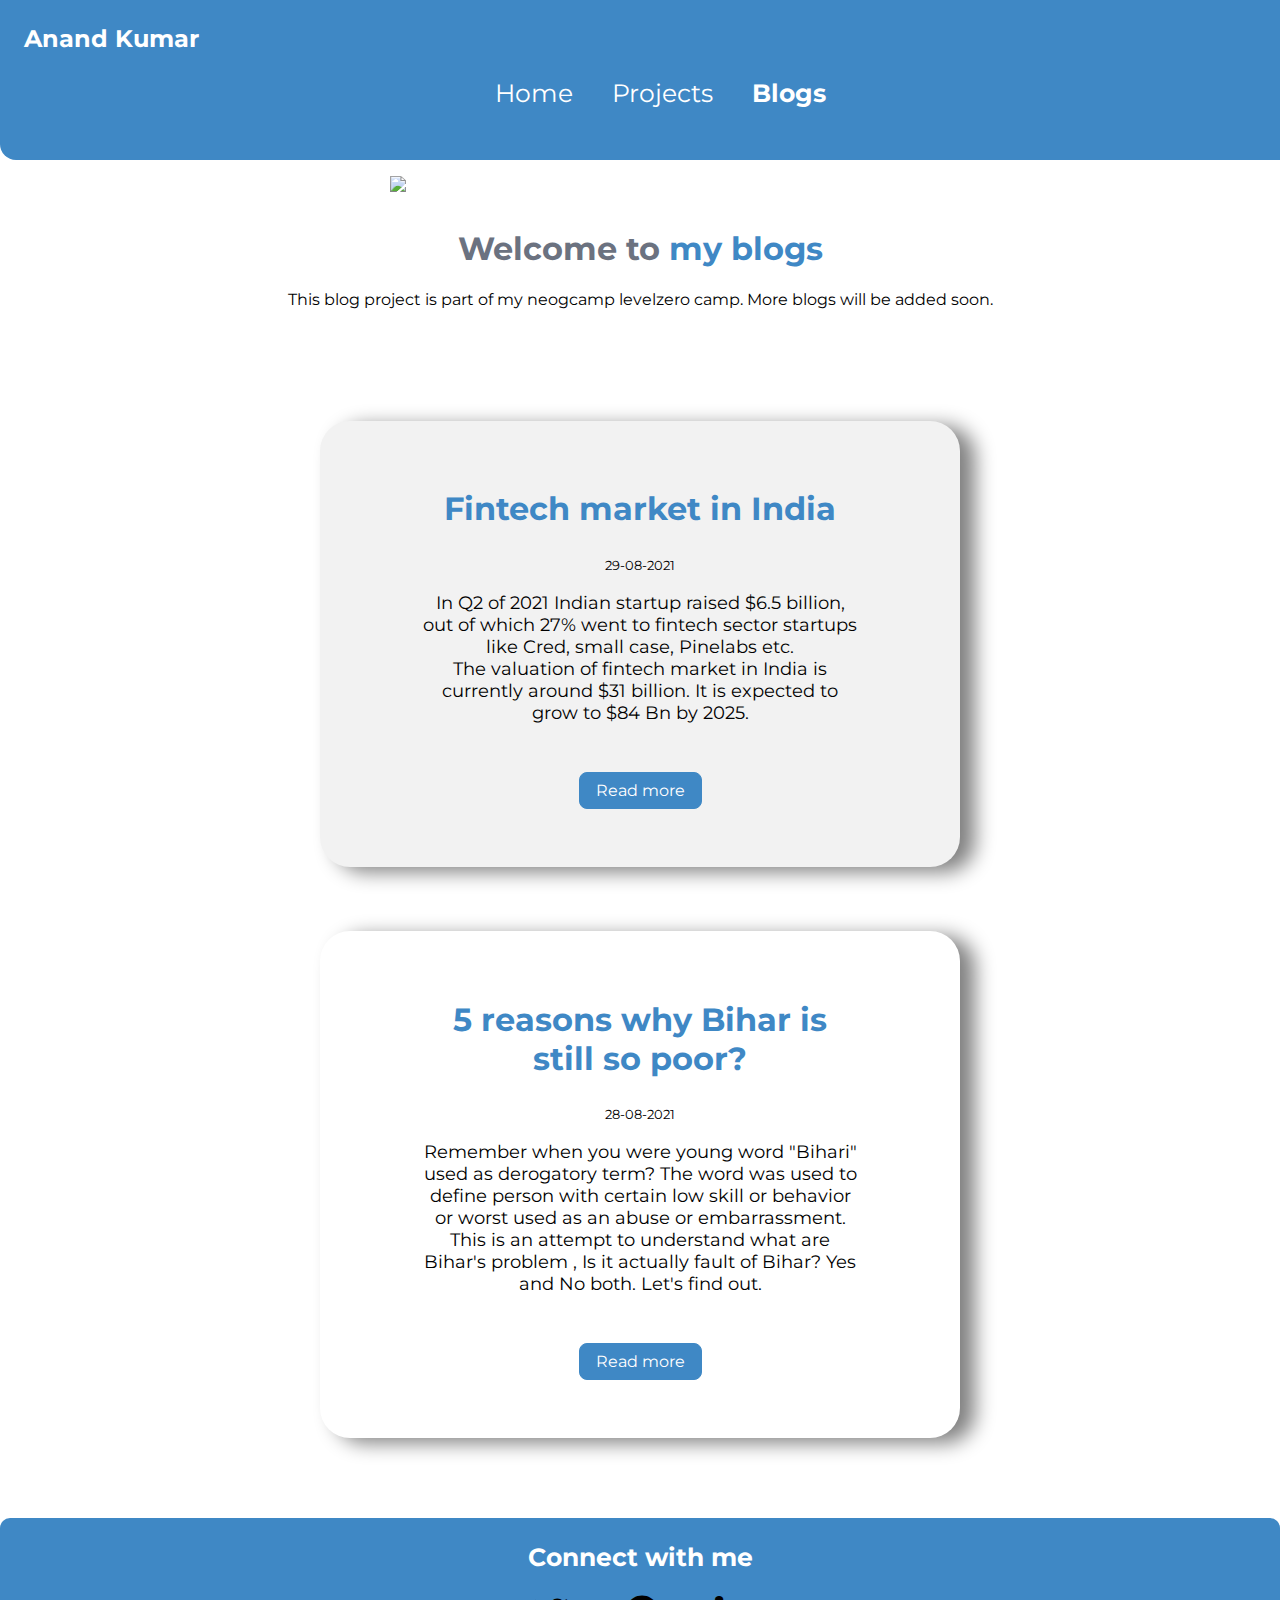
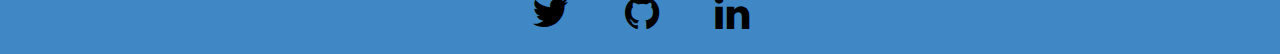
==== commit bf928b2c: "text updated" ====
--- a/blogs.html
+++ b/blogs.html
@@ -38,8 +38,7 @@
         <img class="responsive" src="/images/blog.svg" />
         <h1 class="hero-heading"> Welcome to<span class="heading-inverted"> my blogs </span></h1>
 
-        <p style="text-align: center;">This blog project is part of my neogcamp levelzero camp. Blogs will be added
-            soon. </1>
+        <p style="text-align: center;">This blog project is part of my neogcamp levelzero camp.  More blogs will be added soon. </1>
 
 
 
@@ -50,7 +49,7 @@
     <div class="blog-div lg">
         <div class="blog-div-center">
             <h2>
-                <a href="https://anandk.hashnode.dev/fintech-market-in-india" target="_blank">Fintech market in
+                <a href="https://medium.com/@anandkumar_94611/overview-of-fintech-market-in-india-7767fdb1e629" target="_blank">Fintech market in
                     India</a>
             </h2>
             <small>29-08-2021</small>
@@ -59,7 +58,7 @@
 
                 The valuation of fintech market in India is currently around $31 billion. It is expected to grow to $84
                 Bn by 2025.</p>
-            <a class="link link-primary" href="https://anandk.hashnode.dev/fintech-market-in-india" target="_blank">Read more</a>
+            <a class="link link-primary" href="https://medium.com/@anandkumar_94611/overview-of-fintech-market-in-india-7767fdb1e629" target="_blank">Read more</a>
 
         </div>
 
@@ -68,7 +67,7 @@
     <div class="blog-div">
         <div class="blog-div-center">
             <h2>
-                <a href="https://anandk.hashnode.dev/5-reasons-why-bihar-is-still-so-poor" target="_blank">
+                <a href="https://medium.com/@anandkumar_94611/5-reasons-why-bihar-is-still-so-poor-daa2859b5acb" target="_blank">
                     5 reasons why Bihar is still so poor?
                     </a>
             </h2>
@@ -77,7 +76,7 @@
                 with certain low skill or behavior or worst used as an abuse or embarrassment. <br>This is an attempt to
                 understand what are Bihar's problem , Is it actually fault of Bihar? Yes and No both. Let's find out.
             </p>
-            <a class="link link-primary" href="https://anandk.hashnode.dev/5-reasons-why-bihar-is-still-so-poor"
+            <a class="link link-primary" href="https://medium.com/@anandkumar_94611/5-reasons-why-bihar-is-still-so-poor-daa2859b5acb"
                 target="_blank">Read more</a>
 
 
@@ -91,13 +90,13 @@
     <footer class="footer">
         <div class="footer-header">Connect with me</div>
 
-        <a href="https://twitter.com/5_Anand" class="fa fa-twitter"></a>
+        <a href="https://twitter.com/5_Anand" target="_blank" class="fa fa-twitter"></a>
 
 
-        <a href="https://github.com/anandkumarcoder" class="fa fa-github"></a>
+        <a href="https://github.com/anandkumarcoder" target="_blank" class="fa fa-github"></a>
 
 
-        <a href="https://www.linkedin.com/in/anand-kumar-041157ab/" class="fa fa-linkedin"></a>
+        <a href="https://www.linkedin.com/in/anand-kumar-041157ab/"  target="_blank" class="fa fa-linkedin"></a>
 
     </footer>
 
--- a/styles.css
+++ b/styles.css
@@ -296,6 +296,8 @@
 
 
 
+
+
 /* blog listing */
 
 
@@ -413,5 +415,18 @@
 
         
     }
+
+    .navigation {
+        font-size: 1.5rem;
+        
+       
+    }
+
+    .navigation .nav-brand {
+   
+        font-size: 1.2rem;
+        text-align: left;
+        
+    }
     
 }